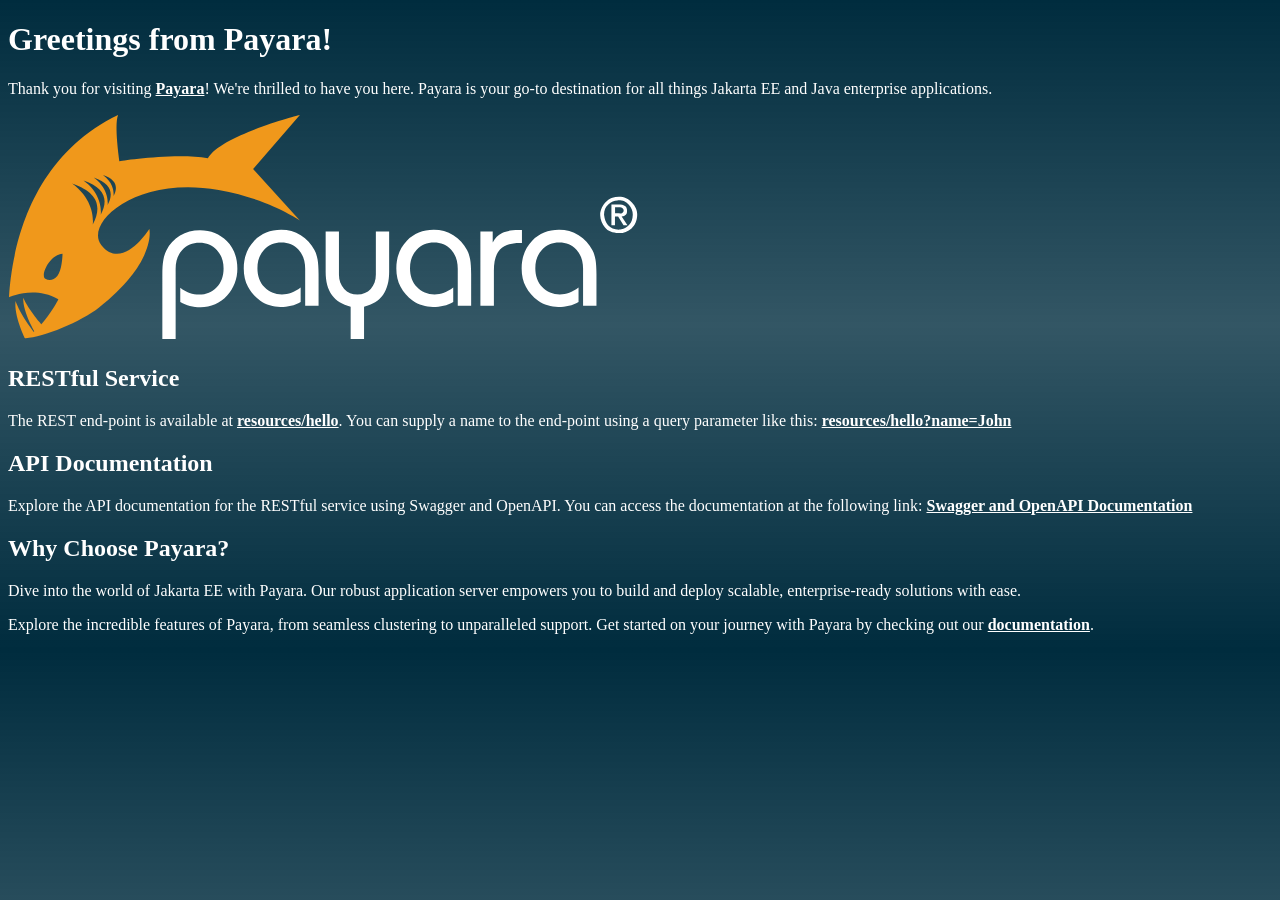
==== src/main/webapp/index.html @ 2754559d "Initial commit" ====
<!DOCTYPE html>
<html>
    <head>
        <title>Welcome to Payara</title>

        <style>
            body {
                background-image: linear-gradient(rgba(0,44,62), rgba(0,44,62,.8), rgba(0,44,62));
                color: #fff;
            }
            a {
                font-weight: bold;
                color: white;
            }
        </style>
    </head>
    <body>

        <h1>Greetings from Payara!</h1>
        <p>
            Thank you for visiting <a href="https://www.payara.fish/">Payara</a>! We're thrilled to have you here. Payara is your go-to destination for all things Jakarta EE and Java enterprise applications.
        </p>
        <p>
            <a href="https://www.payara.fish/"><img width="50%" src="images/payara-fish-logo.svg" alt="Payara Logo"></a>
        </p>
        <h2>RESTful Service</h2>
        <p>
            The REST end-point is available at <a href="resources/hello">resources/hello</a>.
            You can supply a name to the end-point using a query parameter like this: <a href="resources/hello?name=John">resources/hello?name=John</a>
        </p>
        
                
        <h2>API Documentation</h2>
        <p>
            Explore the API documentation for the RESTful service using Swagger and OpenAPI. You can access the documentation at the following link:
            <a href="swagger.html">Swagger and OpenAPI Documentation</a>
        </p>
        
        <h2>Why Choose Payara?</h2>
        <p>
            Dive into the world of Jakarta EE with Payara. Our robust application server empowers you to build and deploy scalable, enterprise-ready solutions with ease.
        </p>
        <p>
            Explore the incredible features of Payara, from seamless clustering to unparalleled support. Get started on your journey with Payara by checking out our <a href="https://docs.payara.fish/">documentation</a>.
        </p>
    </body>
</html>
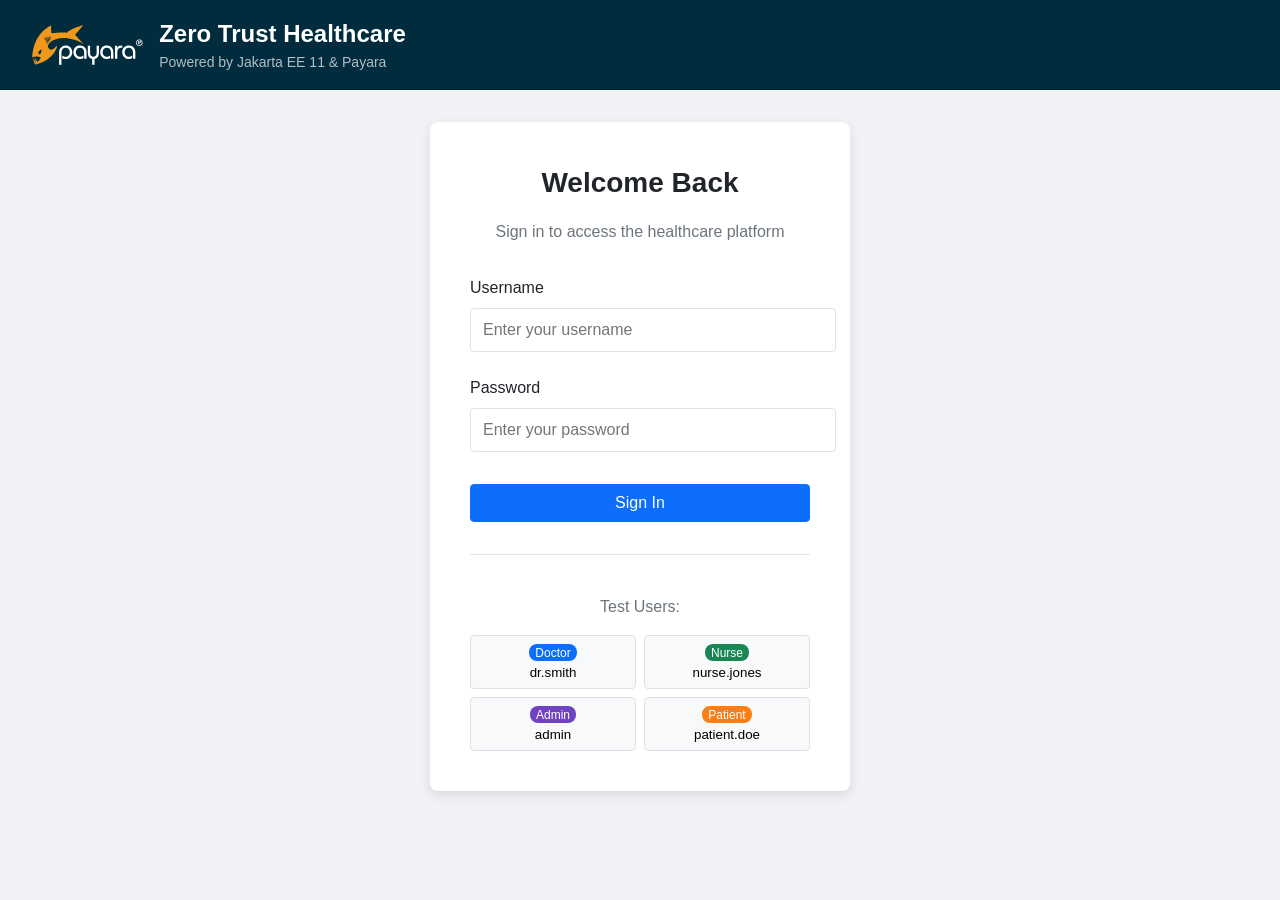
==== commit 6c657483: "UI and postgres" ====
--- a/src/main/webapp/index.html
+++ b/src/main/webapp/index.html
@@ -1,47 +1,224 @@
 <!DOCTYPE html>
-<html>
-    <head>
-        <title>Welcome to Payara</title>
-
-        <style>
-            body {
-                background-image: linear-gradient(rgba(0,44,62), rgba(0,44,62,.8), rgba(0,44,62));
-                color: #fff;
-            }
-            a {
-                font-weight: bold;
-                color: white;
-            }
-        </style>
-    </head>
-    <body>
-
-        <h1>Greetings from Payara!</h1>
-        <p>
-            Thank you for visiting <a href="https://www.payara.fish/">Payara</a>! We're thrilled to have you here. Payara is your go-to destination for all things Jakarta EE and Java enterprise applications.
-        </p>
-        <p>
-            <a href="https://www.payara.fish/"><img width="50%" src="images/payara-fish-logo.svg" alt="Payara Logo"></a>
-        </p>
-        <h2>RESTful Service</h2>
-        <p>
-            The REST end-point is available at <a href="resources/hello">resources/hello</a>.
-            You can supply a name to the end-point using a query parameter like this: <a href="resources/hello?name=John">resources/hello?name=John</a>
-        </p>
-        
-                
-        <h2>API Documentation</h2>
-        <p>
-            Explore the API documentation for the RESTful service using Swagger and OpenAPI. You can access the documentation at the following link:
-            <a href="swagger.html">Swagger and OpenAPI Documentation</a>
-        </p>
-        
-        <h2>Why Choose Payara?</h2>
-        <p>
-            Dive into the world of Jakarta EE with Payara. Our robust application server empowers you to build and deploy scalable, enterprise-ready solutions with ease.
-        </p>
-        <p>
-            Explore the incredible features of Payara, from seamless clustering to unparalleled support. Get started on your journey with Payara by checking out our <a href="https://docs.payara.fish/">documentation</a>.
-        </p>
-    </body>
+<html lang="en">
+<head>
+    <meta charset="UTF-8">
+    <meta name="viewport" content="width=device-width, initial-scale=1.0">
+    <title>Zero Trust Healthcare Platform</title>
+    <link rel="stylesheet" href="css/styles.css">
+</head>
+<body>
+    <div class="app-container">
+        <!-- Header -->
+        <header class="app-header">
+            <div class="header-content">
+                <div class="logo-section">
+                    <img src="images/payara-fish-logo.svg" alt="Payara Logo" class="logo">
+                    <div class="app-title">
+                        <h1>Zero Trust Healthcare</h1>
+                        <p class="subtitle">Powered by Jakarta EE 11 & Payara</p>
+                    </div>
+                </div>
+                <div class="user-section" id="userSection" style="display: none;">
+                    <span class="user-info" id="userInfo"></span>
+                    <button class="btn btn-secondary btn-small" id="logoutBtn">Logout</button>
+                </div>
+            </div>
+        </header>
+
+        <!-- Main Content -->
+        <main class="main-content">
+            <!-- Login Section -->
+            <section id="loginSection" class="login-section">
+                <div class="login-container">
+                    <div class="login-card">
+                        <h2>Welcome Back</h2>
+                        <p class="login-subtitle">Sign in to access the healthcare platform</p>
+
+                        <form id="loginForm" class="login-form">
+                            <div class="form-group">
+                                <label for="username">Username</label>
+                                <input type="text" id="username" name="username" required
+                                       placeholder="Enter your username" autocomplete="username">
+                            </div>
+
+                            <div class="form-group">
+                                <label for="password">Password</label>
+                                <input type="password" id="password" name="password" required
+                                       placeholder="Enter your password" autocomplete="current-password">
+                            </div>
+
+                            <div class="form-actions">
+                                <button type="submit" class="btn btn-primary btn-full">Sign In</button>
+                            </div>
+
+                            <div id="loginError" class="error-message" style="display: none;"></div>
+                        </form>
+
+                        <div class="test-users">
+                            <p class="test-users-title">Test Users:</p>
+                            <div class="test-user-grid">
+                                <button class="test-user-btn" data-username="dr.smith" data-password="doctor123">
+                                    <span class="role-badge doctor">Doctor</span>
+                                    <span>dr.smith</span>
+                                </button>
+                                <button class="test-user-btn" data-username="nurse.jones" data-password="nurse123">
+                                    <span class="role-badge nurse">Nurse</span>
+                                    <span>nurse.jones</span>
+                                </button>
+                                <button class="test-user-btn" data-username="admin" data-password="admin123">
+                                    <span class="role-badge admin">Admin</span>
+                                    <span>admin</span>
+                                </button>
+                                <button class="test-user-btn" data-username="patient.doe" data-password="patient123">
+                                    <span class="role-badge patient">Patient</span>
+                                    <span>patient.doe</span>
+                                </button>
+                            </div>
+                        </div>
+                    </div>
+                </div>
+            </section>
+
+            <!-- Dashboard Section -->
+            <section id="dashboardSection" class="dashboard-section" style="display: none;">
+                <!-- Quick Stats -->
+                <div class="stats-grid" id="statsGrid">
+                    <div class="stat-card">
+                        <div class="stat-icon">👥</div>
+                        <div class="stat-content">
+                            <div class="stat-value" id="totalPatients">-</div>
+                            <div class="stat-label">Total Patients</div>
+                        </div>
+                    </div>
+                    <div class="stat-card">
+                        <div class="stat-icon">🏥</div>
+                        <div class="stat-content">
+                            <div class="stat-value" id="departmentCount">-</div>
+                            <div class="stat-label">Departments</div>
+                        </div>
+                    </div>
+                    <div class="stat-card">
+                        <div class="stat-icon">✅</div>
+                        <div class="stat-content">
+                            <div class="stat-value" id="authSuccess">-</div>
+                            <div class="stat-label">Auth Success</div>
+                        </div>
+                    </div>
+                    <div class="stat-card">
+                        <div class="stat-icon">❌</div>
+                        <div class="stat-content">
+                            <div class="stat-value" id="authFailures">-</div>
+                            <div class="stat-label">Auth Failures</div>
+                        </div>
+                    </div>
+                </div>
+
+                <!-- Tabs -->
+                <div class="tabs">
+                    <button class="tab-btn active" data-tab="patients">Patients</button>
+                    <button class="tab-btn" data-tab="security">Security Events</button>
+                    <button class="tab-btn" data-tab="config">Configuration</button>
+                </div>
+
+                <!-- Patients Tab -->
+                <div id="patientsTab" class="tab-content active">
+                    <div class="content-header">
+                        <h2>Patient Records</h2>
+                        <button class="btn btn-primary" id="addPatientBtn">+ Add Patient</button>
+                    </div>
+
+                    <div class="department-filter" id="departmentFilter" style="display: none;">
+                        <label>Filter by Department:</label>
+                        <select id="departmentSelect">
+                            <option value="">All Departments</option>
+                        </select>
+                    </div>
+
+                    <div id="patientsContainer" class="patients-grid">
+                        <div class="loading">Loading patients...</div>
+                    </div>
+                </div>
+
+                <!-- Security Events Tab -->
+                <div id="securityTab" class="tab-content">
+                    <div class="content-header">
+                        <h2>Security Events</h2>
+                        <button class="btn btn-secondary" id="refreshEventsBtn">↻ Refresh</button>
+                    </div>
+                    <div id="eventsContainer" class="events-list">
+                        <div class="loading">Loading security events...</div>
+                    </div>
+                </div>
+
+                <!-- Configuration Tab -->
+                <div id="configTab" class="tab-content">
+                    <div class="content-header">
+                        <h2>Security Configuration</h2>
+                    </div>
+                    <div id="configContainer" class="config-container">
+                        <div class="loading">Loading configuration...</div>
+                    </div>
+                </div>
+            </section>
+        </main>
+
+        <!-- Modal for Adding Patient -->
+        <div id="addPatientModal" class="modal">
+            <div class="modal-content">
+                <div class="modal-header">
+                    <h3>Add New Patient</h3>
+                    <button class="modal-close" id="closeModalBtn">&times;</button>
+                </div>
+                <form id="addPatientForm" class="patient-form">
+                    <div class="form-row">
+                        <div class="form-group">
+                            <label for="firstName">First Name *</label>
+                            <input type="text" id="firstName" name="firstName" required>
+                        </div>
+                        <div class="form-group">
+                            <label for="lastName">Last Name *</label>
+                            <input type="text" id="lastName" name="lastName" required>
+                        </div>
+                    </div>
+                    <div class="form-row">
+                        <div class="form-group">
+                            <label for="dateOfBirth">Date of Birth *</label>
+                            <input type="date" id="dateOfBirth" name="dateOfBirth" required>
+                        </div>
+                        <div class="form-group">
+                            <label for="email">Email</label>
+                            <input type="email" id="email" name="email">
+                        </div>
+                    </div>
+                    <div class="form-row">
+                        <div class="form-group">
+                            <label for="department">Department *</label>
+                            <select id="department" name="department" required>
+                                <option value="">Select Department</option>
+                                <option value="Cardiology">Cardiology</option>
+                                <option value="Emergency">Emergency</option>
+                                <option value="Pediatrics">Pediatrics</option>
+                                <option value="Orthopedics">Orthopedics</option>
+                            </select>
+                        </div>
+                        <div class="form-group">
+                            <label for="assignedDoctor">Assigned Doctor</label>
+                            <input type="text" id="assignedDoctor" name="assignedDoctor">
+                        </div>
+                    </div>
+                    <div class="modal-actions">
+                        <button type="button" class="btn btn-secondary" id="cancelAddBtn">Cancel</button>
+                        <button type="submit" class="btn btn-primary">Add Patient</button>
+                    </div>
+                    <div id="addPatientError" class="error-message" style="display: none;"></div>
+                </form>
+            </div>
+        </div>
+
+        <!-- Toast Notifications -->
+        <div id="toastContainer" class="toast-container"></div>
+    </div>
+
+    <script src="js/app.js"></script>
+</body>
 </html>
--- a/src/main/webapp/css/styles.css
+++ b/src/main/webapp/css/styles.css
@@ -0,0 +1,388 @@
+:root {
+    --payara-orange: #F0981B;
+    --primary-color: #0d6efd;
+    --secondary-color: #6c757d;
+    --background-color: #f0f2f5;
+    --surface-color: #ffffff;
+    --text-color: #212529;
+    --text-muted-color: #6c757d;
+    --border-color: #dee2e6;
+    --error-color: #dc3545;
+    --success-color: #198754;
+    --font-family: -apple-system, BlinkMacSystemFont, "Segoe UI", Roboto, "Helvetica Neue", Arial, sans-serif;
+}
+
+body {
+    font-family: var(--font-family);
+    background-color: var(--background-color);
+    color: var(--text-color);
+    margin: 0;
+    line-height: 1.5;
+}
+
+.app-container {
+    display: flex;
+    flex-direction: column;
+    min-height: 100vh;
+}
+
+/* Header */
+.app-header {
+    background-color: #002c3e; /* Payara Dark Blue */
+    border-bottom: 1px solid #001f2d;
+    padding: 1rem 2rem;
+    color: #fff;
+}
+
+.header-content {
+    display: flex;
+    justify-content: space-between;
+    align-items: center;
+}
+
+.logo-section {
+    display: flex;
+    align-items: center;
+    gap: 1rem;
+}
+
+.logo {
+    height: 40px;
+}
+
+.app-title h1 {
+    font-size: 1.5rem;
+    margin: 0;
+    color: #fff;
+}
+
+.app-title .subtitle {
+    font-size: 0.875rem;
+    margin: 0;
+    color: #b0bec5; /* Lighter grey for readability */
+}
+
+.user-section {
+    display: flex;
+    align-items: center;
+    gap: 1rem;
+}
+
+/* Main Content */
+.main-content {
+    flex-grow: 1;
+    padding: 2rem;
+}
+
+/* Buttons */
+.btn {
+    display: inline-block;
+    font-weight: 400;
+    line-height: 1.5;
+    color: var(--text-color);
+    text-align: center;
+    vertical-align: middle;
+    cursor: pointer;
+    user-select: none;
+    background-color: transparent;
+    border: 1px solid transparent;
+    padding: 0.375rem 0.75rem;
+    font-size: 1rem;
+    border-radius: 0.25rem;
+    transition: color .15s ease-in-out, background-color .15s ease-in-out, border-color .15s ease-in-out, box-shadow .15s ease-in-out;
+}
+
+.btn-primary {
+    color: #fff;
+    background-color: var(--primary-color);
+    border-color: var(--primary-color);
+}
+
+.btn-primary:hover {
+    background-color: #0b5ed7;
+    border-color: #0a58ca;
+}
+
+.btn-secondary {
+    color: #fff;
+    background-color: var(--secondary-color);
+    border-color: var(--secondary-color);
+}
+
+.btn-secondary:hover {
+    background-color: #5c636a;
+    border-color: #565e64;
+}
+
+.btn-small {
+    padding: 0.25rem 0.5rem;
+    font-size: 0.875rem;
+}
+
+.btn-full {
+    width: 100%;
+}
+
+/* Login Section */
+.login-section {
+    display: flex;
+    justify-content: center;
+    align-items: center;
+    min-height: 70vh;
+}
+
+.login-container {
+    width: 100%;
+    max-width: 420px;
+}
+
+.login-card {
+    background-color: var(--surface-color);
+    padding: 2.5rem;
+    border-radius: 0.5rem;
+    box-shadow: 0 4px 12px rgba(0, 0, 0, 0.1);
+}
+
+.login-card h2 {
+    text-align: center;
+    margin-top: 0;
+    margin-bottom: 0.5rem;
+    font-size: 1.75rem;
+}
+
+.login-subtitle {
+    text-align: center;
+    color: var(--text-muted-color);
+    margin-bottom: 2rem;
+}
+
+.form-group {
+    margin-bottom: 1.5rem;
+}
+
+.form-group label {
+    display: block;
+    margin-bottom: 0.5rem;
+    font-weight: 500;
+}
+
+.form-group input, .form-group select {
+    width: 100%;
+    padding: 0.75rem;
+    font-size: 1rem;
+    border: 1px solid var(--border-color);
+    border-radius: 0.25rem;
+}
+
+.form-actions {
+    margin-top: 2rem;
+}
+
+.error-message {
+    color: var(--error-color);
+    background-color: #f8d7da;
+    border-color: #f5c2c7;
+    padding: 0.75rem 1.25rem;
+    margin-top: 1rem;
+    border: 1px solid transparent;
+    border-radius: 0.25rem;
+    text-align: center;
+}
+
+.test-users {
+    margin-top: 2rem;
+    border-top: 1px solid var(--border-color);
+    padding-top: 1.5rem;
+}
+
+.test-users-title {
+    text-align: center;
+    font-weight: 500;
+    color: var(--text-muted-color);
+    margin-bottom: 1rem;
+}
+
+.test-user-grid {
+    display: grid;
+    grid-template-columns: 1fr 1fr;
+    gap: 0.5rem;
+}
+
+.test-user-btn {
+    display: flex;
+    flex-direction: column;
+    align-items: center;
+    padding: 0.5rem;
+    border: 1px solid var(--border-color);
+    border-radius: 0.25rem;
+    background-color: #f8f9fa;
+    cursor: pointer;
+}
+
+.test-user-btn:hover {
+    background-color: #e9ecef;
+}
+
+.role-badge {
+    font-size: 0.75rem;
+    padding: 0.1rem 0.4rem;
+    border-radius: 0.5rem;
+    color: #fff;
+    margin-bottom: 0.25rem;
+}
+
+.role-badge.doctor { background-color: #0d6efd; }
+.role-badge.nurse { background-color: #198754; }
+.role-badge.admin { background-color: #6f42c1; }
+.role-badge.patient { background-color: #fd7e14; }
+
+/* Dashboard */
+.stats-grid {
+    display: grid;
+    grid-template-columns: repeat(auto-fit, minmax(200px, 1fr));
+    gap: 1.5rem;
+    margin-bottom: 2rem;
+}
+
+.stat-card {
+    background-color: var(--surface-color);
+    padding: 1.5rem;
+    border-radius: 0.5rem;
+    display: flex;
+    align-items: center;
+    gap: 1.5rem;
+    box-shadow: 0 2px 4px rgba(0,0,0,0.05);
+}
+
+.stat-icon { font-size: 2rem; }
+.stat-value { font-size: 1.75rem; font-weight: 600; }
+.stat-label { color: var(--text-muted-color); }
+
+.tabs {
+    margin-bottom: 1.5rem;
+    border-bottom: 1px solid var(--border-color);
+}
+
+.tab-btn {
+    padding: 0.75rem 1.25rem;
+    border: none;
+    background: none;
+    cursor: pointer;
+    font-size: 1rem;
+    border-bottom: 3px solid transparent;
+}
+
+.tab-btn.active {
+    color: var(--primary-color);
+    border-bottom-color: var(--primary-color);
+}
+
+.tab-content { display: none; }
+.tab-content.active { display: block; }
+
+.content-header {
+    display: flex;
+    justify-content: space-between;
+    align-items: center;
+    margin-bottom: 1.5rem;
+}
+
+.content-header h2 { margin: 0; }
+
+.patients-grid {
+    display: grid;
+    grid-template-columns: repeat(auto-fit, minmax(300px, 1fr));
+    gap: 1.5rem;
+}
+
+.patient-card {
+    background-color: var(--surface-color);
+    padding: 1.5rem;
+    border-radius: 0.5rem;
+    box-shadow: 0 2px 4px rgba(0,0,0,0.05);
+}
+
+.events-list, .config-container {
+    background-color: var(--surface-color);
+    padding: 1.5rem;
+    border-radius: 0.5rem;
+    box-shadow: 0 2px 4px rgba(0,0,0,0.05);
+}
+
+.loading {
+    text-align: center;
+    padding: 2rem;
+    color: var(--text-muted-color);
+}
+
+/* Modal */
+.modal {
+    display: none;
+    position: fixed;
+    z-index: 1000;
+    left: 0;
+    top: 0;
+    width: 100%;
+    height: 100%;
+    overflow: auto;
+    background-color: rgba(0,0,0,0.4);
+}
+
+.modal-content {
+    background-color: var(--surface-color);
+    margin: 10% auto;
+    padding: 2rem;
+    border-radius: 0.5rem;
+    width: 80%;
+    max-width: 600px;
+}
+
+.modal-header {
+    display: flex;
+    justify-content: space-between;
+    align-items: center;
+    border-bottom: 1px solid var(--border-color);
+    padding-bottom: 1rem;
+    margin-bottom: 1.5rem;
+}
+
+.modal-header h3 { margin: 0; }
+.modal-close { font-size: 1.5rem; background: none; border: none; cursor: pointer; }
+
+.form-row {
+    display: grid;
+    grid-template-columns: 1fr 1fr;
+    gap: 1rem;
+    margin-bottom: 1rem;
+}
+
+.modal-actions {
+    display: flex;
+    justify-content: flex-end;
+    gap: 1rem;
+    margin-top: 2rem;
+    border-top: 1px solid var(--border-color);
+    padding-top: 1.5rem;
+}
+
+/* Toast Notifications */
+.toast-container {
+    position: fixed;
+    top: 1rem;
+    right: 1rem;
+    z-index: 1050;
+}
+
+.toast {
+    background-color: #fff;
+    padding: 1rem 1.5rem;
+    border-radius: 0.25rem;
+    box-shadow: 0 4px 12px rgba(0,0,0,0.15);
+    margin-bottom: 1rem;
+    opacity: 0;
+    transition: opacity 0.3s ease;
+}
+
+.toast.show { opacity: 1; }
+.toast.success { background-color: var(--success-color); color: #fff; }
+.toast.error { background-color: var(--error-color); color: #fff; }
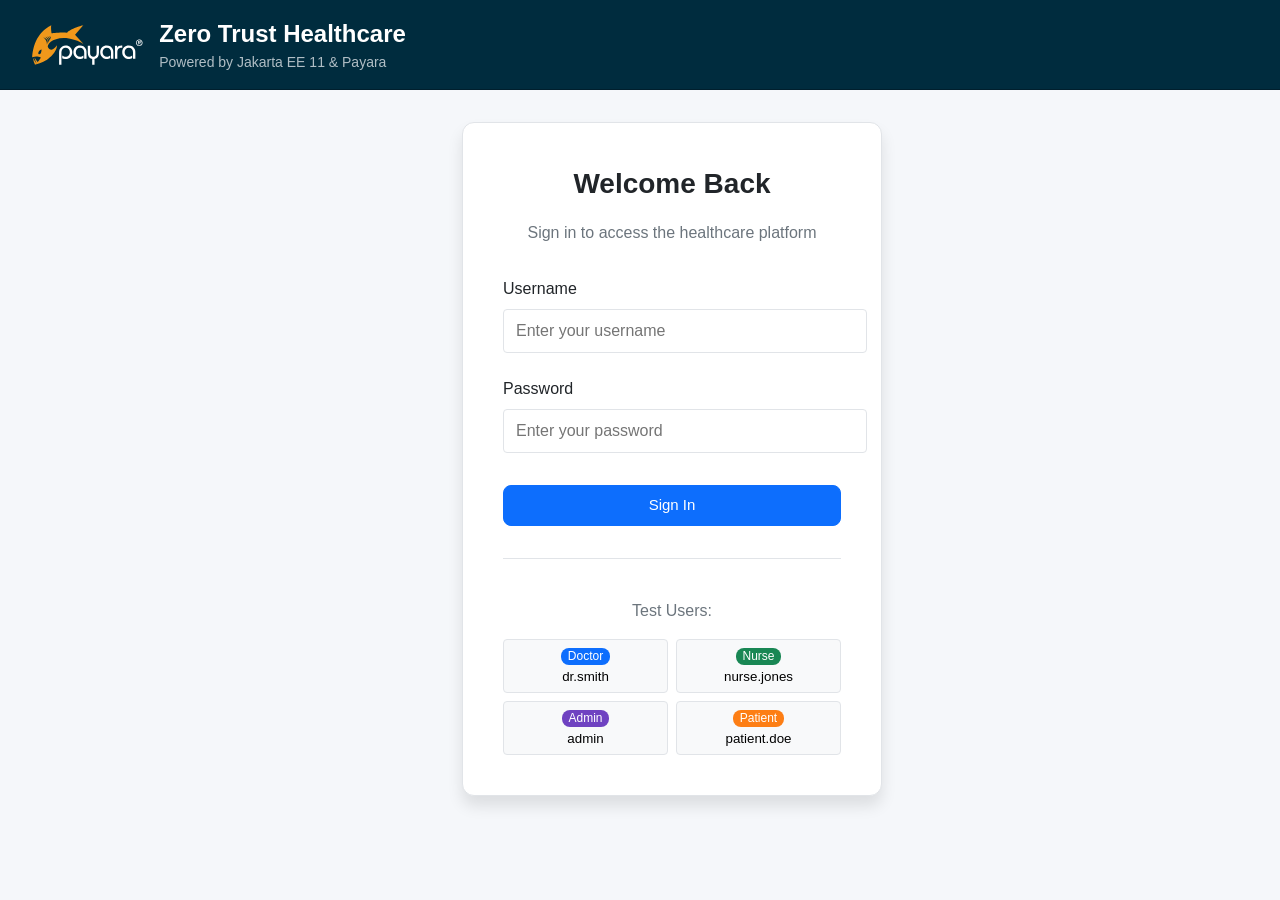
==== commit 5d57251c: "refactor" ====
--- a/src/main/webapp/index.html
+++ b/src/main/webapp/index.html
@@ -116,6 +116,7 @@
                 <!-- Tabs -->
                 <div class="tabs">
                     <button class="tab-btn active" data-tab="patients">Patients</button>
+                    <button class="tab-btn" data-tab="metrics">Performance Metrics</button>
                     <button class="tab-btn" data-tab="security">Security Events</button>
                     <button class="tab-btn" data-tab="config">Configuration</button>
                 </div>
@@ -136,6 +137,28 @@
 
                     <div id="patientsContainer" class="patients-grid">
                         <div class="loading">Loading patients...</div>
+                    </div>
+                </div>
+
+                <!-- Metrics Tab -->
+                <div id="metricsTab" class="tab-content">
+                    <div class="content-header">
+                        <h2>Performance Metrics</h2>
+                        <button class="btn btn-secondary" id="refreshMetricsBtn">↻ Refresh</button>
+                    </div>
+                    <div id="metricsContainer">
+                        <div class="metrics-section">
+                            <h3>Security Metrics</h3>
+                            <div class="metrics-grid">
+                                <div class="loading">Loading security metrics...</div>
+                            </div>
+                        </div>
+                        <div class="metrics-section">
+                            <h3>System Performance</h3>
+                            <div class="performance-grid">
+                                <div class="loading">Loading performance metrics...</div>
+                            </div>
+                        </div>
                     </div>
                 </div>
 
@@ -188,6 +211,36 @@
                         <div class="form-group">
                             <label for="email">Email</label>
                             <input type="email" id="email" name="email">
+                        </div>
+                    </div>
+                    <div class="form-row">
+                        <div class="form-group">
+                            <label for="phone">Phone (XXX-XXXX)</label>
+                            <input type="text" id="phone" name="phone" pattern="\d{3}-\d{4}" placeholder="555-1234" title="Format: XXX-XXXX">
+                        </div>
+                        <div class="form-group">
+                            <label for="ssn">SSN (XXX-XX-XXXX)</label>
+                            <input type="text" id="ssn" name="ssn" pattern="\d{3}-\d{2}-\d{4}" placeholder="123-45-6789" title="Format: XXX-XX-XXXX">
+                        </div>
+                    </div>
+                    <div class="form-row">
+                        <div class="form-group">
+                            <label for="address">Address</label>
+                            <input type="text" id="address" name="address" maxlength="200">
+                        </div>
+                        <div class="form-group">
+                            <label for="bloodType">Blood Type</label>
+                            <select id="bloodType" name="bloodType">
+                                <option value="">Select Blood Type</option>
+                                <option value="A+">A+</option>
+                                <option value="A-">A-</option>
+                                <option value="B+">B+</option>
+                                <option value="B-">B-</option>
+                                <option value="AB+">AB+</option>
+                                <option value="AB-">AB-</option>
+                                <option value="O+">O+</option>
+                                <option value="O-">O-</option>
+                            </select>
                         </div>
                     </div>
                     <div class="form-row">
@@ -203,7 +256,17 @@
                         </div>
                         <div class="form-group">
                             <label for="assignedDoctor">Assigned Doctor</label>
-                            <input type="text" id="assignedDoctor" name="assignedDoctor">
+                            <input type="text" id="assignedDoctor" name="assignedDoctor" maxlength="100">
+                        </div>
+                    </div>
+                    <div class="form-row">
+                        <div class="form-group">
+                            <label for="allergies">Allergies</label>
+                            <input type="text" id="allergies" name="allergies" maxlength="500" placeholder="None known">
+                        </div>
+                        <div class="form-group">
+                            <label for="medicalConditions">Medical Conditions</label>
+                            <input type="text" id="medicalConditions" name="medicalConditions" maxlength="1000" placeholder="None">
                         </div>
                     </div>
                     <div class="modal-actions">
--- a/src/main/webapp/css/styles.css
+++ b/src/main/webapp/css/styles.css
@@ -2,14 +2,23 @@
     --payara-orange: #F0981B;
     --primary-color: #0d6efd;
     --secondary-color: #6c757d;
-    --background-color: #f0f2f5;
+    --background-color: #f5f7fa;
     --surface-color: #ffffff;
     --text-color: #212529;
     --text-muted-color: #6c757d;
-    --border-color: #dee2e6;
+    --border-color: #e1e4e8;
     --error-color: #dc3545;
     --success-color: #198754;
+    --warning-color: #fd7e14;
+    --info-color: #0dcaf0;
     --font-family: -apple-system, BlinkMacSystemFont, "Segoe UI", Roboto, "Helvetica Neue", Arial, sans-serif;
+    --shadow-sm: 0 1px 3px rgba(0, 0, 0, 0.06);
+    --shadow-md: 0 4px 6px rgba(0, 0, 0, 0.07);
+    --shadow-lg: 0 10px 15px rgba(0, 0, 0, 0.1);
+    --radius-sm: 0.375rem;
+    --radius-md: 0.5rem;
+    --radius-lg: 0.75rem;
+    --transition: all 0.2s ease;
 }
 
 body {
@@ -72,12 +81,15 @@
 .main-content {
     flex-grow: 1;
     padding: 2rem;
+    max-width: 1400px;
+    margin: 0 auto;
+    width: 100%;
 }
 
 /* Buttons */
 .btn {
     display: inline-block;
-    font-weight: 400;
+    font-weight: 500;
     line-height: 1.5;
     color: var(--text-color);
     text-align: center;
@@ -86,10 +98,10 @@
     user-select: none;
     background-color: transparent;
     border: 1px solid transparent;
-    padding: 0.375rem 0.75rem;
-    font-size: 1rem;
-    border-radius: 0.25rem;
-    transition: color .15s ease-in-out, background-color .15s ease-in-out, border-color .15s ease-in-out, box-shadow .15s ease-in-out;
+    padding: 0.5rem 1rem;
+    font-size: 0.9375rem;
+    border-radius: var(--radius-md);
+    transition: var(--transition);
 }
 
 .btn-primary {
@@ -101,6 +113,8 @@
 .btn-primary:hover {
     background-color: #0b5ed7;
     border-color: #0a58ca;
+    transform: translateY(-1px);
+    box-shadow: var(--shadow-md);
 }
 
 .btn-secondary {
@@ -139,8 +153,9 @@
 .login-card {
     background-color: var(--surface-color);
     padding: 2.5rem;
-    border-radius: 0.5rem;
-    box-shadow: 0 4px 12px rgba(0, 0, 0, 0.1);
+    border-radius: var(--radius-lg);
+    box-shadow: var(--shadow-lg);
+    border: 1px solid var(--border-color);
 }
 
 .login-card h2 {
@@ -239,37 +254,71 @@
 /* Dashboard */
 .stats-grid {
     display: grid;
-    grid-template-columns: repeat(auto-fit, minmax(200px, 1fr));
-    gap: 1.5rem;
-    margin-bottom: 2rem;
+    grid-template-columns: repeat(auto-fit, minmax(240px, 1fr));
+    gap: 1.25rem;
+    margin-bottom: 2.5rem;
 }
 
 .stat-card {
     background-color: var(--surface-color);
-    padding: 1.5rem;
-    border-radius: 0.5rem;
-    display: flex;
-    align-items: center;
-    gap: 1.5rem;
-    box-shadow: 0 2px 4px rgba(0,0,0,0.05);
-}
-
-.stat-icon { font-size: 2rem; }
-.stat-value { font-size: 1.75rem; font-weight: 600; }
-.stat-label { color: var(--text-muted-color); }
+    padding: 1.75rem;
+    border-radius: var(--radius-lg);
+    display: flex;
+    align-items: center;
+    gap: 1.25rem;
+    box-shadow: var(--shadow-sm);
+    border: 1px solid var(--border-color);
+    transition: var(--transition);
+}
+
+.stat-card:hover {
+    box-shadow: var(--shadow-md);
+    transform: translateY(-2px);
+}
+
+.stat-icon {
+    font-size: 2.5rem;
+    line-height: 1;
+}
+.stat-content {
+    flex: 1;
+}
+.stat-value {
+    font-size: 2rem;
+    font-weight: 700;
+    line-height: 1.2;
+    margin-bottom: 0.25rem;
+}
+.stat-label {
+    color: var(--text-muted-color);
+    font-size: 0.875rem;
+    font-weight: 500;
+}
 
 .tabs {
-    margin-bottom: 1.5rem;
-    border-bottom: 1px solid var(--border-color);
+    margin-bottom: 2rem;
+    border-bottom: 2px solid var(--border-color);
+    display: flex;
+    gap: 0.5rem;
 }
 
 .tab-btn {
-    padding: 0.75rem 1.25rem;
+    padding: 0.875rem 1.5rem;
     border: none;
     background: none;
     cursor: pointer;
-    font-size: 1rem;
+    font-size: 0.9375rem;
+    font-weight: 500;
     border-bottom: 3px solid transparent;
+    color: var(--text-muted-color);
+    transition: var(--transition);
+    position: relative;
+    bottom: -2px;
+}
+
+.tab-btn:hover {
+    color: var(--text-color);
+    background-color: rgba(0, 0, 0, 0.02);
 }
 
 .tab-btn.active {
@@ -298,15 +347,92 @@
 .patient-card {
     background-color: var(--surface-color);
     padding: 1.5rem;
-    border-radius: 0.5rem;
-    box-shadow: 0 2px 4px rgba(0,0,0,0.05);
+    border-radius: var(--radius-md);
+    box-shadow: var(--shadow-sm);
+    border: 1px solid var(--border-color);
+    transition: var(--transition);
+}
+
+.patient-card:hover {
+    box-shadow: var(--shadow-md);
+    transform: translateY(-2px);
+}
+
+.patient-card h4 {
+    margin-top: 0;
+    margin-bottom: 0.75rem;
+    font-size: 1.125rem;
+    color: var(--text-color);
+}
+
+.patient-card p {
+    margin: 0.5rem 0;
+    font-size: 0.9375rem;
+    color: var(--text-muted-color);
 }
 
 .events-list, .config-container {
     background-color: var(--surface-color);
-    padding: 1.5rem;
-    border-radius: 0.5rem;
-    box-shadow: 0 2px 4px rgba(0,0,0,0.05);
+    padding: 1.75rem;
+    border-radius: var(--radius-lg);
+    box-shadow: var(--shadow-sm);
+    border: 1px solid var(--border-color);
+}
+
+.event-item {
+    padding: 1rem;
+    border-bottom: 1px solid var(--border-color);
+    display: grid;
+    grid-template-columns: 2fr 1.5fr 2fr 1.5fr;
+    gap: 1rem;
+    align-items: center;
+    font-size: 0.9375rem;
+}
+
+.event-item:last-child {
+    border-bottom: none;
+}
+
+.event-type {
+    font-weight: 600;
+    color: var(--primary-color);
+}
+
+.event-user {
+    color: var(--text-color);
+}
+
+.event-time {
+    color: var(--text-muted-color);
+    font-size: 0.875rem;
+}
+
+.event-ip {
+    color: var(--text-muted-color);
+    font-family: monospace;
+    font-size: 0.875rem;
+}
+
+.config-container ul {
+    list-style: none;
+    padding: 0;
+    margin: 0;
+}
+
+.config-container li {
+    padding: 0.75rem 0;
+    border-bottom: 1px solid var(--border-color);
+    font-size: 0.9375rem;
+}
+
+.config-container li:last-child {
+    border-bottom: none;
+}
+
+.config-container strong {
+    color: var(--text-color);
+    font-weight: 600;
+    margin-right: 0.5rem;
 }
 
 .loading {
@@ -385,4 +511,75 @@
 
 .toast.show { opacity: 1; }
 .toast.success { background-color: var(--success-color); color: #fff; }
-.toast.error { background-color: var(--error-color); color: #fff; }+.toast.error { background-color: var(--error-color); color: #fff; }
+
+/* Metrics Section */
+.metrics-section {
+    margin-bottom: 2.5rem;
+}
+
+.metrics-section h3 {
+    margin-top: 0;
+    margin-bottom: 1.25rem;
+    font-size: 1.25rem;
+    font-weight: 600;
+    color: var(--text-color);
+}
+
+.metrics-grid, .performance-grid {
+    display: grid;
+    grid-template-columns: repeat(auto-fit, minmax(280px, 1fr));
+    gap: 1.25rem;
+}
+
+.metric-card {
+    background-color: var(--surface-color);
+    padding: 1.5rem;
+    border-radius: var(--radius-md);
+    box-shadow: var(--shadow-sm);
+    border: 1px solid var(--border-color);
+    transition: var(--transition);
+}
+
+.metric-card:hover {
+    box-shadow: var(--shadow-md);
+    transform: translateY(-2px);
+}
+
+.metric-card h4 {
+    margin: 0 0 0.75rem 0;
+    font-size: 0.875rem;
+    font-weight: 600;
+    color: var(--text-muted-color);
+    text-transform: uppercase;
+    letter-spacing: 0.5px;
+}
+
+.metric-value {
+    font-size: 2rem;
+    font-weight: 700;
+    color: var(--text-color);
+    line-height: 1.2;
+}
+
+.metric-unit {
+    font-size: 1rem;
+    font-weight: 400;
+    color: var(--text-muted-color);
+    margin-left: 0.25rem;
+}
+
+.metric-label {
+    font-size: 0.875rem;
+    color: var(--text-muted-color);
+    margin-top: 0.5rem;
+}
+
+.info-message {
+    background-color: #cfe2ff;
+    border: 1px solid #b6d4fe;
+    color: #084298;
+    padding: 1rem 1.25rem;
+    border-radius: var(--radius-md);
+    font-size: 0.9375rem;
+}
